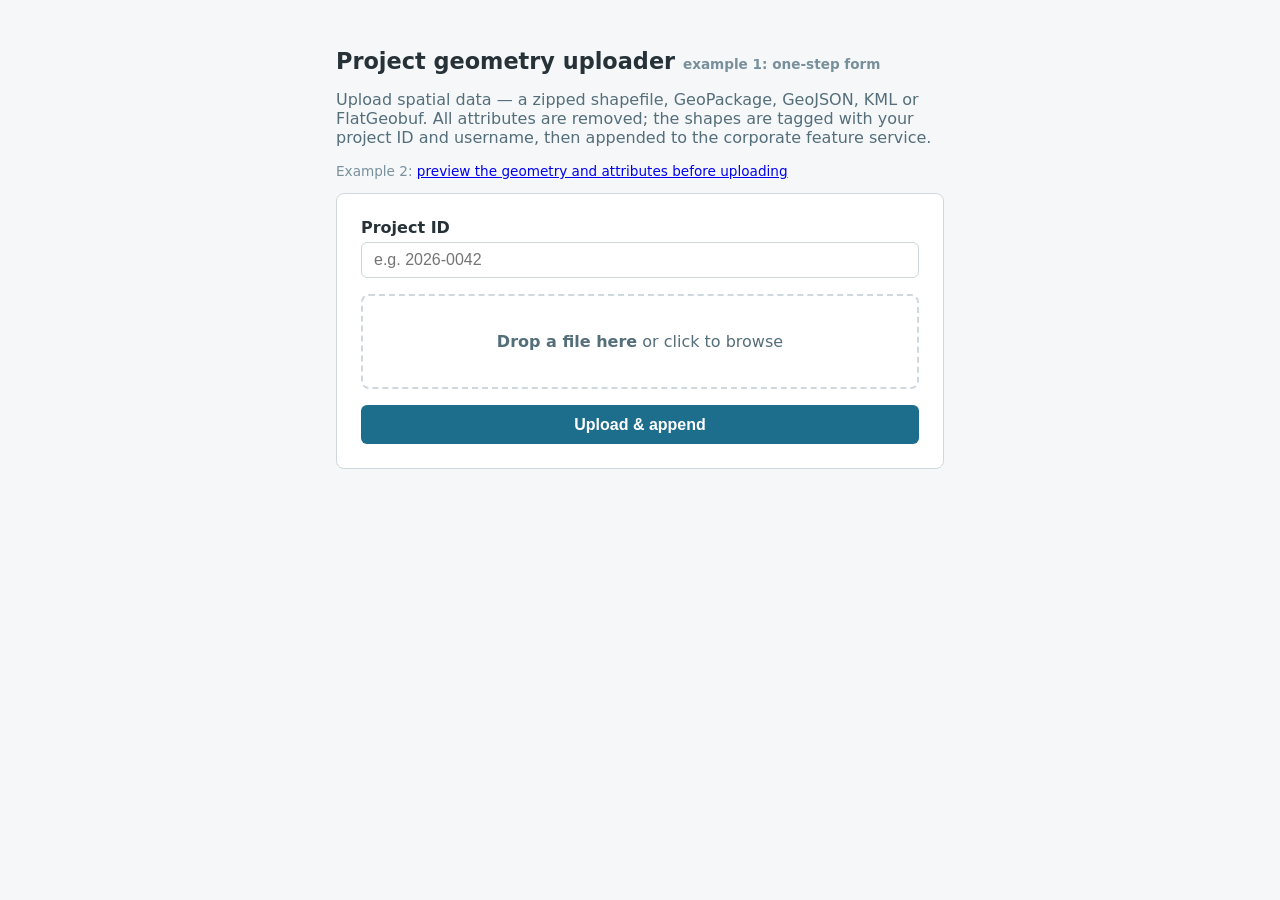
==== static/index.html @ a185ab1e "works well enough, create a repo ...before something goes sideways and we can't back up" ====
<!doctype html>
<!--
  Reference client for the arcgis-uploader service.

  This page is deliberately framework-free so it is easy to port to any
  stack (MudBlazor, Leaflet, React, plain Python, ...). To re-implement it
  you only need to reproduce ONE request:

      POST /api/upload
      Content-Type: multipart/form-data
      fields:  file        (the spatial file)
               project_id  (text)

  and render the JSON response documented in README.md. Everything else on
  this page is presentation.
-->
<html lang="en">
    <head>
        <meta charset="utf-8" />
        <meta name="viewport" content="width=device-width, initial-scale=1" />
        <title>Project geometry uploader</title>
        <style>
            :root {
                --accent: #1c6e8c;
                --border: #cfd8dc;
                --ok-bg: #e8f5e9;
                --ok-edge: #2e7d32;
                --err-bg: #fdecea;
                --err-edge: #c62828;
            }
            * {
                box-sizing: border-box;
            }
            body {
                margin: 0;
                font-family: system-ui, "Segoe UI", sans-serif;
                color: #263238;
                background: #f5f7f8;
            }
            main {
                max-width: 40rem;
                margin: 3rem auto;
                padding: 0 1rem;
            }
            h1 {
                font-size: 1.4rem;
            }
            .lede {
                color: #546e7a;
            }
            form {
                background: #fff;
                border: 1px solid var(--border);
                border-radius: 8px;
                padding: 1.5rem;
                display: grid;
                gap: 1rem;
            }
            label {
                font-weight: 600;
            }
            input[type="text"] {
                font-size: 1rem;
                padding: 0.5rem 0.75rem;
                border: 1px solid var(--border);
                border-radius: 6px;
            }
            #drop-zone {
                border: 2px dashed var(--border);
                border-radius: 8px;
                padding: 2rem 1rem;
                text-align: center;
                cursor: pointer;
                color: #546e7a;
            }
            #drop-zone.dragover {
                border-color: var(--accent);
                background: #e3f2f7;
            }
            #drop-zone p {
                margin: 0.25rem 0;
            }
            .hint {
                font-size: 0.85rem;
                color: #78909c;
            }
            button {
                font-size: 1rem;
                font-weight: 600;
                color: #fff;
                background: var(--accent);
                border: 0;
                border-radius: 6px;
                padding: 0.65rem;
                cursor: pointer;
            }
            button:disabled {
                opacity: 0.6;
                cursor: wait;
            }
            #result {
                margin-top: 1.5rem;
                padding: 1rem 1.25rem;
                border-radius: 8px;
                border-left: 4px solid;
            }
            #result.ok {
                background: var(--ok-bg);
                border-color: var(--ok-edge);
            }
            #result.err {
                background: var(--err-bg);
                border-color: var(--err-edge);
            }
            #result ul {
                margin: 0.5rem 0 0;
                padding-left: 1.25rem;
            }
            .banner {
                background: #fff8e1;
                border: 1px solid #f9a825;
                border-radius: 6px;
                padding: 0.5rem 0.75rem;
                font-size: 0.9rem;
            }
        </style>
    </head>
    <body>
        <main>
            <h1>
                Project geometry uploader
                <span class="hint">example 1: one-step form</span>
            </h1>
            <p class="lede">
                Upload spatial data — a zipped shapefile, GeoPackage, GeoJSON,
                KML or FlatGeobuf. All attributes are removed; the shapes are
                tagged with your project ID and username, then appended to the
                corporate feature service.
            </p>
            <p class="hint">
                Example 2:
                <a href="preview"
                    >preview the geometry and attributes before uploading</a
                >
            </p>

            <div id="dry-run-banner" class="banner" hidden>
                Dry-run mode: the pipeline runs but nothing is written to
                ArcGIS.
            </div>

            <form id="upload-form">
                <div style="display: grid; gap: 0.35rem">
                    <label for="project-id">Project ID</label>
                    <input
                        type="text"
                        id="project-id"
                        name="project_id"
                        required
                        placeholder="e.g. 2026-0042"
                        autocomplete="off"
                    />
                </div>

                <div
                    id="drop-zone"
                    tabindex="0"
                    role="button"
                    aria-label="Choose a file or drop one here"
                >
                    <p><strong>Drop a file here</strong> or click to browse</p>
                    <p id="accepted" class="hint"></p>
                    <p id="file-name" class="hint"></p>
                </div>
                <input type="file" id="file-input" hidden />

                <button type="submit" id="submit-btn">
                    Upload &amp; append
                </button>
            </form>

            <section id="result" hidden></section>
        </main>

        <script>
            const $ = (id) => document.getElementById(id);
            const dropZone = $("drop-zone"),
                fileInput = $("file-input");
            let pickedFile = null;

            // Ask the server what it accepts, so the form never disagrees with it.
            fetch("api/info")
                .then((r) => r.json())
                .then((info) => {
                    $("accepted").textContent =
                        "Accepted: " + info.accepted_extensions.join(", ");
                    fileInput.accept = info.accepted_extensions.join(",");
                    $("project-id").pattern = info.project_id_pattern.replace(
                        /^\^|\$$/g,
                        "",
                    );
                    $("dry-run-banner").hidden = !info.dry_run;
                });

            function setFile(file) {
                pickedFile = file;
                $("file-name").textContent = file
                    ? `${file.name} (${(file.size / 1048576).toFixed(1)} MB)`
                    : "";
            }

            dropZone.addEventListener("click", () => fileInput.click());
            dropZone.addEventListener("keydown", (e) => {
                if (e.key === "Enter" || e.key === " ") {
                    e.preventDefault();
                    fileInput.click();
                }
            });
            fileInput.addEventListener("change", () =>
                setFile(fileInput.files[0]),
            );

            ["dragover", "dragleave", "drop"].forEach((name) =>
                dropZone.addEventListener(name, (e) => {
                    e.preventDefault();
                    dropZone.classList.toggle("dragover", name === "dragover");
                }),
            );
            dropZone.addEventListener("drop", (e) =>
                setFile(e.dataTransfer.files[0]),
            );

            $("upload-form").addEventListener("submit", async (e) => {
                e.preventDefault();
                if (!pickedFile)
                    return showResult(false, "Choose a file to upload first.");

                const body = new FormData();
                body.append("file", pickedFile);
                body.append("project_id", $("project-id").value.trim());

                const btn = $("submit-btn");
                btn.disabled = true;
                btn.textContent = "Uploading…";
                try {
                    const response = await fetch("api/upload", {
                        method: "POST",
                        body,
                    });
                    const data = await response.json();
                    if (!response.ok)
                        return showResult(
                            false,
                            data.detail || "Upload failed.",
                        );
                    showSummary(data);
                } catch (err) {
                    showResult(
                        false,
                        "Could not reach the server: " + err.message,
                    );
                } finally {
                    btn.disabled = false;
                    btn.textContent = "Upload & append";
                }
            });

            function showSummary(data) {
                const lines = Object.entries(data.features_appended).map(
                    ([type, n]) =>
                        `${n} ${type} feature(s)` +
                        (data.dry_run
                            ? " (dry run — not written)"
                            : " appended"),
                );
                for (const [type, n] of Object.entries(
                    data.features_skipped_no_target_layer,
                ))
                    lines.push(
                        `${n} ${type} feature(s) skipped — no target layer for this type`,
                    );
                if (data.features_skipped_invalid)
                    lines.push(
                        `${data.features_skipped_invalid} empty/unsupported geometries skipped`,
                    );
                showResult(
                    true,
                    `Done — project ID <strong>${escapeHtml(data.project_id)}</strong>, ` +
                        `recorded as <strong>${escapeHtml(data.uploaded_by)}</strong>:` +
                        "<ul>" +
                        lines.map((l) => `<li>${l}</li>`).join("") +
                        "</ul>",
                );
            }

            function showResult(ok, html) {
                const box = $("result");
                box.hidden = false;
                box.className = ok ? "ok" : "err";
                box.innerHTML = html;
            }

            function escapeHtml(s) {
                return s.replace(/[&<>"']/g, (c) => `&#${c.charCodeAt(0)};`);
            }
        </script>
    </body>
</html>
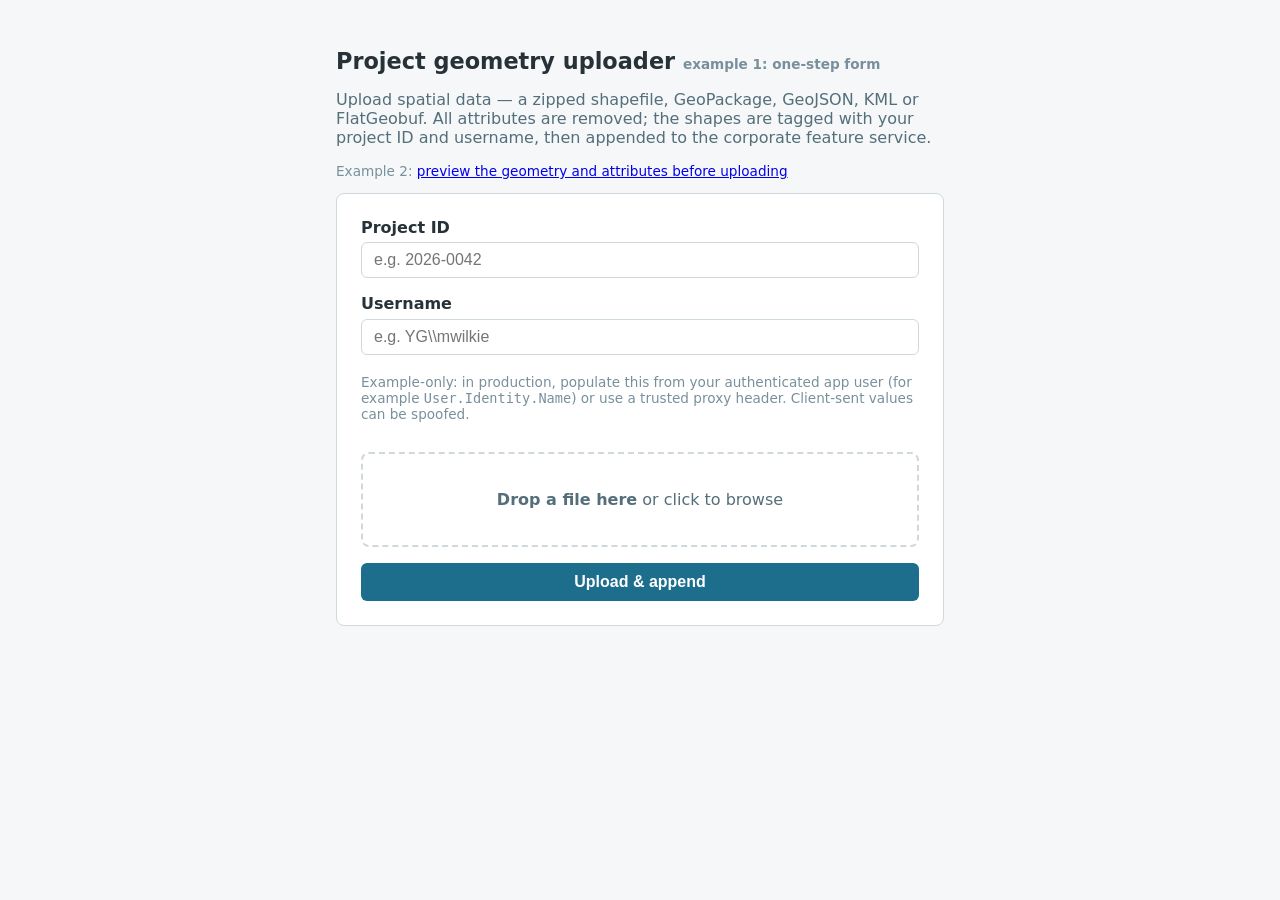
==== commit 6b299ba8: "Add username form attribution _codex-unknown-model- on behalf of Matt Wilkie_" ====
--- a/static/index.html
+++ b/static/index.html
@@ -10,6 +10,7 @@
       Content-Type: multipart/form-data
       fields:  file        (the spatial file)
                project_id  (text)
+               username    (text; normally filled by the host app)
 
   and render the JSON response documented in README.md. Everything else on
   this page is presentation.
@@ -162,6 +163,24 @@
                     />
                 </div>
 
+                <div style="display: grid; gap: 0.35rem">
+                    <label for="username">Username</label>
+                    <input
+                        type="text"
+                        id="username"
+                        name="username"
+                        required
+                        placeholder="e.g. YG\\mwilkie"
+                        autocomplete="username"
+                    />
+                    <p class="hint">
+                        Example-only: in production, populate this from your
+                        authenticated app user (for example
+                        <code>User.Identity.Name</code>) or use a trusted proxy
+                        header. Client-sent values can be spoofed.
+                    </p>
+                </div>
+
                 <div
                     id="drop-zone"
                     tabindex="0"
@@ -238,6 +257,7 @@
                 const body = new FormData();
                 body.append("file", pickedFile);
                 body.append("project_id", $("project-id").value.trim());
+                body.append("username", $("username").value.trim());
 
                 const btn = $("submit-btn");
                 btn.disabled = true;
@@ -286,7 +306,7 @@
                 showResult(
                     true,
                     `Done — project ID <strong>${escapeHtml(data.project_id)}</strong>, ` +
-                        `recorded as <strong>${escapeHtml(data.uploaded_by)}</strong>:` +
+                        `recorded as <strong>${escapeHtml(data.username_attribute_value || data.uploaded_by)}</strong>:` +
                         "<ul>" +
                         lines.map((l) => `<li>${l}</li>`).join("") +
                         "</ul>",
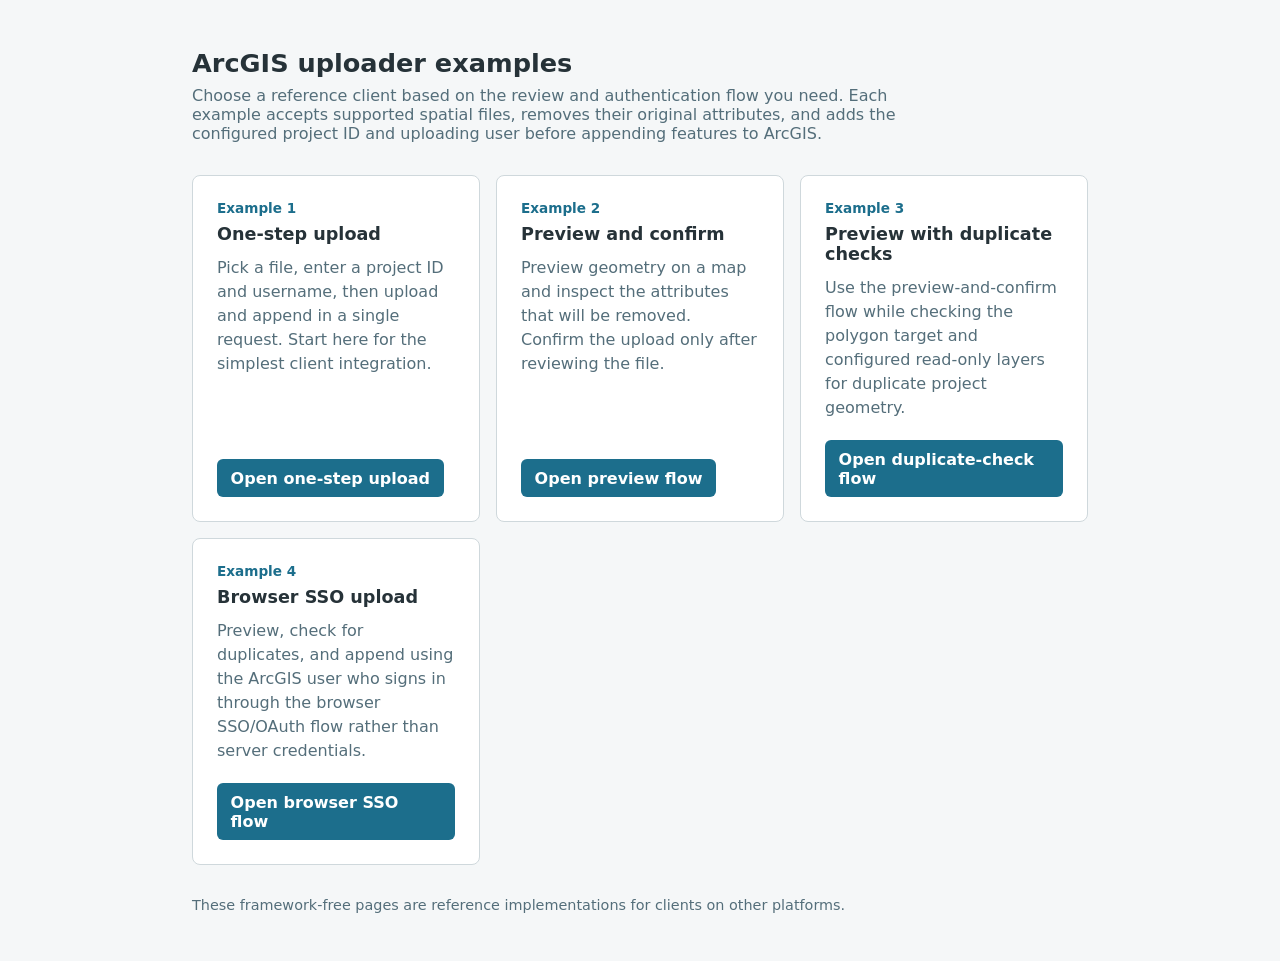
==== commit 6fc5713b: "Add example hub and safe debug settings _codex-unknown-model- on behalf of Matt Wilkie_" ====
--- a/static/index.html
+++ b/static/index.html
@@ -1,328 +1,140 @@
 <!doctype html>
-<!--
-  Reference client for the arcgis-uploader service.
+<html lang="en">
+<head>
+  <meta charset="utf-8">
+  <meta name="viewport" content="width=device-width, initial-scale=1">
+  <title>ArcGIS uploader examples</title>
+  <style>
+    :root {
+      --accent: #1c6e8c;
+      --accent-bg: #e3f2f7;
+      --border: #cfd8dc;
+      --text: #263238;
+      --muted: #546e7a;
+    }
+    * { box-sizing: border-box; }
+    body {
+      margin: 0;
+      font-family: system-ui, "Segoe UI", sans-serif;
+      color: var(--text);
+      background: #f5f7f8;
+    }
+    main {
+      max-width: 58rem;
+      margin: 3rem auto;
+      padding: 0 1rem;
+    }
+    h1 { margin-bottom: .5rem; font-size: 1.6rem; }
+    .lede {
+      max-width: 46rem;
+      margin-top: 0;
+      color: var(--muted);
+    }
+    .examples {
+      display: grid;
+      grid-template-columns: repeat(auto-fit, minmax(16rem, 1fr));
+      gap: 1rem;
+      margin-top: 2rem;
+    }
+    .card {
+      display: flex;
+      flex-direction: column;
+      padding: 1.5rem;
+      background: #fff;
+      border: 1px solid var(--border);
+      border-radius: 8px;
+    }
+    .card h2 { margin: 0; font-size: 1.1rem; }
+    .card p {
+      flex: 1;
+      margin: .75rem 0 1.25rem;
+      color: var(--muted);
+      line-height: 1.5;
+    }
+    .card a {
+      align-self: flex-start;
+      padding: .6rem .85rem;
+      color: #fff;
+      background: var(--accent);
+      border-radius: 6px;
+      font-weight: 600;
+      text-decoration: none;
+    }
+    .card a:hover { filter: brightness(.9); }
+    .card a:focus-visible {
+      outline: 3px solid var(--accent-bg);
+      outline-offset: 3px;
+    }
+    .step {
+      display: inline-block;
+      margin-bottom: .5rem;
+      color: var(--accent);
+      font-size: .85rem;
+      font-weight: 600;
+    }
+    footer {
+      margin-top: 2rem;
+      color: var(--muted);
+      font-size: .9rem;
+    }
+  </style>
+</head>
+<body>
+<main>
+  <h1>ArcGIS uploader examples</h1>
+  <p class="lede">
+    Choose a reference client based on the review and authentication flow you
+    need. Each example accepts supported spatial files, removes their original
+    attributes, and adds the configured project ID and uploading user before
+    appending features to ArcGIS.
+  </p>
 
-  This page is deliberately framework-free so it is easy to port to any
-  stack (MudBlazor, Leaflet, React, plain Python, ...). To re-implement it
-  you only need to reproduce ONE request:
+  <section class="examples" aria-label="Example clients">
+    <article class="card">
+      <span class="step">Example 1</span>
+      <h2>One-step upload</h2>
+      <p>
+        Pick a file, enter a project ID and username, then upload and append in
+        a single request. Start here for the simplest client integration.
+      </p>
+      <a href="example1">Open one-step upload</a>
+    </article>
 
-      POST /api/upload
-      Content-Type: multipart/form-data
-      fields:  file        (the spatial file)
-               project_id  (text)
-               username    (text; normally filled by the host app)
+    <article class="card">
+      <span class="step">Example 2</span>
+      <h2>Preview and confirm</h2>
+      <p>
+        Preview geometry on a map and inspect the attributes that will be
+        removed. Confirm the upload only after reviewing the file.
+      </p>
+      <a href="example2">Open preview flow</a>
+    </article>
 
-  and render the JSON response documented in README.md. Everything else on
-  this page is presentation.
--->
-<html lang="en">
-    <head>
-        <meta charset="utf-8" />
-        <meta name="viewport" content="width=device-width, initial-scale=1" />
-        <title>Project geometry uploader</title>
-        <style>
-            :root {
-                --accent: #1c6e8c;
-                --border: #cfd8dc;
-                --ok-bg: #e8f5e9;
-                --ok-edge: #2e7d32;
-                --err-bg: #fdecea;
-                --err-edge: #c62828;
-            }
-            * {
-                box-sizing: border-box;
-            }
-            body {
-                margin: 0;
-                font-family: system-ui, "Segoe UI", sans-serif;
-                color: #263238;
-                background: #f5f7f8;
-            }
-            main {
-                max-width: 40rem;
-                margin: 3rem auto;
-                padding: 0 1rem;
-            }
-            h1 {
-                font-size: 1.4rem;
-            }
-            .lede {
-                color: #546e7a;
-            }
-            form {
-                background: #fff;
-                border: 1px solid var(--border);
-                border-radius: 8px;
-                padding: 1.5rem;
-                display: grid;
-                gap: 1rem;
-            }
-            label {
-                font-weight: 600;
-            }
-            input[type="text"] {
-                font-size: 1rem;
-                padding: 0.5rem 0.75rem;
-                border: 1px solid var(--border);
-                border-radius: 6px;
-            }
-            #drop-zone {
-                border: 2px dashed var(--border);
-                border-radius: 8px;
-                padding: 2rem 1rem;
-                text-align: center;
-                cursor: pointer;
-                color: #546e7a;
-            }
-            #drop-zone.dragover {
-                border-color: var(--accent);
-                background: #e3f2f7;
-            }
-            #drop-zone p {
-                margin: 0.25rem 0;
-            }
-            .hint {
-                font-size: 0.85rem;
-                color: #78909c;
-            }
-            button {
-                font-size: 1rem;
-                font-weight: 600;
-                color: #fff;
-                background: var(--accent);
-                border: 0;
-                border-radius: 6px;
-                padding: 0.65rem;
-                cursor: pointer;
-            }
-            button:disabled {
-                opacity: 0.6;
-                cursor: wait;
-            }
-            #result {
-                margin-top: 1.5rem;
-                padding: 1rem 1.25rem;
-                border-radius: 8px;
-                border-left: 4px solid;
-            }
-            #result.ok {
-                background: var(--ok-bg);
-                border-color: var(--ok-edge);
-            }
-            #result.err {
-                background: var(--err-bg);
-                border-color: var(--err-edge);
-            }
-            #result ul {
-                margin: 0.5rem 0 0;
-                padding-left: 1.25rem;
-            }
-            .banner {
-                background: #fff8e1;
-                border: 1px solid #f9a825;
-                border-radius: 6px;
-                padding: 0.5rem 0.75rem;
-                font-size: 0.9rem;
-            }
-        </style>
-    </head>
-    <body>
-        <main>
-            <h1>
-                Project geometry uploader
-                <span class="hint">example 1: one-step form</span>
-            </h1>
-            <p class="lede">
-                Upload spatial data — a zipped shapefile, GeoPackage, GeoJSON,
-                KML or FlatGeobuf. All attributes are removed; the shapes are
-                tagged with your project ID and username, then appended to the
-                corporate feature service.
-            </p>
-            <p class="hint">
-                Example 2:
-                <a href="preview"
-                    >preview the geometry and attributes before uploading</a
-                >
-            </p>
+    <article class="card">
+      <span class="step">Example 3</span>
+      <h2>Preview with duplicate checks</h2>
+      <p>
+        Use the preview-and-confirm flow while checking the polygon target and
+        configured read-only layers for duplicate project geometry.
+      </p>
+      <a href="example3">Open duplicate-check flow</a>
+    </article>
 
-            <div id="dry-run-banner" class="banner" hidden>
-                Dry-run mode: the pipeline runs but nothing is written to
-                ArcGIS.
-            </div>
+    <article class="card">
+      <span class="step">Example 4</span>
+      <h2>Browser SSO upload</h2>
+      <p>
+        Preview, check for duplicates, and append using the ArcGIS user who
+        signs in through the browser SSO/OAuth flow rather than server credentials.
+      </p>
+      <a href="example4">Open browser SSO flow</a>
+    </article>
+  </section>
 
-            <form id="upload-form">
-                <div style="display: grid; gap: 0.35rem">
-                    <label for="project-id">Project ID</label>
-                    <input
-                        type="text"
-                        id="project-id"
-                        name="project_id"
-                        required
-                        placeholder="e.g. 2026-0042"
-                        autocomplete="off"
-                    />
-                </div>
-
-                <div style="display: grid; gap: 0.35rem">
-                    <label for="username">Username</label>
-                    <input
-                        type="text"
-                        id="username"
-                        name="username"
-                        required
-                        placeholder="e.g. YG\\mwilkie"
-                        autocomplete="username"
-                    />
-                    <p class="hint">
-                        Example-only: in production, populate this from your
-                        authenticated app user (for example
-                        <code>User.Identity.Name</code>) or use a trusted proxy
-                        header. Client-sent values can be spoofed.
-                    </p>
-                </div>
-
-                <div
-                    id="drop-zone"
-                    tabindex="0"
-                    role="button"
-                    aria-label="Choose a file or drop one here"
-                >
-                    <p><strong>Drop a file here</strong> or click to browse</p>
-                    <p id="accepted" class="hint"></p>
-                    <p id="file-name" class="hint"></p>
-                </div>
-                <input type="file" id="file-input" hidden />
-
-                <button type="submit" id="submit-btn">
-                    Upload &amp; append
-                </button>
-            </form>
-
-            <section id="result" hidden></section>
-        </main>
-
-        <script>
-            const $ = (id) => document.getElementById(id);
-            const dropZone = $("drop-zone"),
-                fileInput = $("file-input");
-            let pickedFile = null;
-
-            // Ask the server what it accepts, so the form never disagrees with it.
-            fetch("api/info")
-                .then((r) => r.json())
-                .then((info) => {
-                    $("accepted").textContent =
-                        "Accepted: " + info.accepted_extensions.join(", ");
-                    fileInput.accept = info.accepted_extensions.join(",");
-                    $("project-id").pattern = info.project_id_pattern.replace(
-                        /^\^|\$$/g,
-                        "",
-                    );
-                    $("dry-run-banner").hidden = !info.dry_run;
-                });
-
-            function setFile(file) {
-                pickedFile = file;
-                $("file-name").textContent = file
-                    ? `${file.name} (${(file.size / 1048576).toFixed(1)} MB)`
-                    : "";
-            }
-
-            dropZone.addEventListener("click", () => fileInput.click());
-            dropZone.addEventListener("keydown", (e) => {
-                if (e.key === "Enter" || e.key === " ") {
-                    e.preventDefault();
-                    fileInput.click();
-                }
-            });
-            fileInput.addEventListener("change", () =>
-                setFile(fileInput.files[0]),
-            );
-
-            ["dragover", "dragleave", "drop"].forEach((name) =>
-                dropZone.addEventListener(name, (e) => {
-                    e.preventDefault();
-                    dropZone.classList.toggle("dragover", name === "dragover");
-                }),
-            );
-            dropZone.addEventListener("drop", (e) =>
-                setFile(e.dataTransfer.files[0]),
-            );
-
-            $("upload-form").addEventListener("submit", async (e) => {
-                e.preventDefault();
-                if (!pickedFile)
-                    return showResult(false, "Choose a file to upload first.");
-
-                const body = new FormData();
-                body.append("file", pickedFile);
-                body.append("project_id", $("project-id").value.trim());
-                body.append("username", $("username").value.trim());
-
-                const btn = $("submit-btn");
-                btn.disabled = true;
-                btn.textContent = "Uploading…";
-                try {
-                    const response = await fetch("api/upload", {
-                        method: "POST",
-                        body,
-                    });
-                    const data = await response.json();
-                    if (!response.ok)
-                        return showResult(
-                            false,
-                            data.detail || "Upload failed.",
-                        );
-                    showSummary(data);
-                } catch (err) {
-                    showResult(
-                        false,
-                        "Could not reach the server: " + err.message,
-                    );
-                } finally {
-                    btn.disabled = false;
-                    btn.textContent = "Upload & append";
-                }
-            });
-
-            function showSummary(data) {
-                const lines = Object.entries(data.features_appended).map(
-                    ([type, n]) =>
-                        `${n} ${type} feature(s)` +
-                        (data.dry_run
-                            ? " (dry run — not written)"
-                            : " appended"),
-                );
-                for (const [type, n] of Object.entries(
-                    data.features_skipped_no_target_layer,
-                ))
-                    lines.push(
-                        `${n} ${type} feature(s) skipped — no target layer for this type`,
-                    );
-                if (data.features_skipped_invalid)
-                    lines.push(
-                        `${data.features_skipped_invalid} empty/unsupported geometries skipped`,
-                    );
-                showResult(
-                    true,
-                    `Done — project ID <strong>${escapeHtml(data.project_id)}</strong>, ` +
-                        `recorded as <strong>${escapeHtml(data.username_attribute_value || data.uploaded_by)}</strong>:` +
-                        "<ul>" +
-                        lines.map((l) => `<li>${l}</li>`).join("") +
-                        "</ul>",
-                );
-            }
-
-            function showResult(ok, html) {
-                const box = $("result");
-                box.hidden = false;
-                box.className = ok ? "ok" : "err";
-                box.innerHTML = html;
-            }
-
-            function escapeHtml(s) {
-                return s.replace(/[&<>"']/g, (c) => `&#${c.charCodeAt(0)};`);
-            }
-        </script>
-    </body>
+  <footer>
+    These framework-free pages are reference implementations for clients on
+    other platforms.
+  </footer>
+</main>
+</body>
 </html>
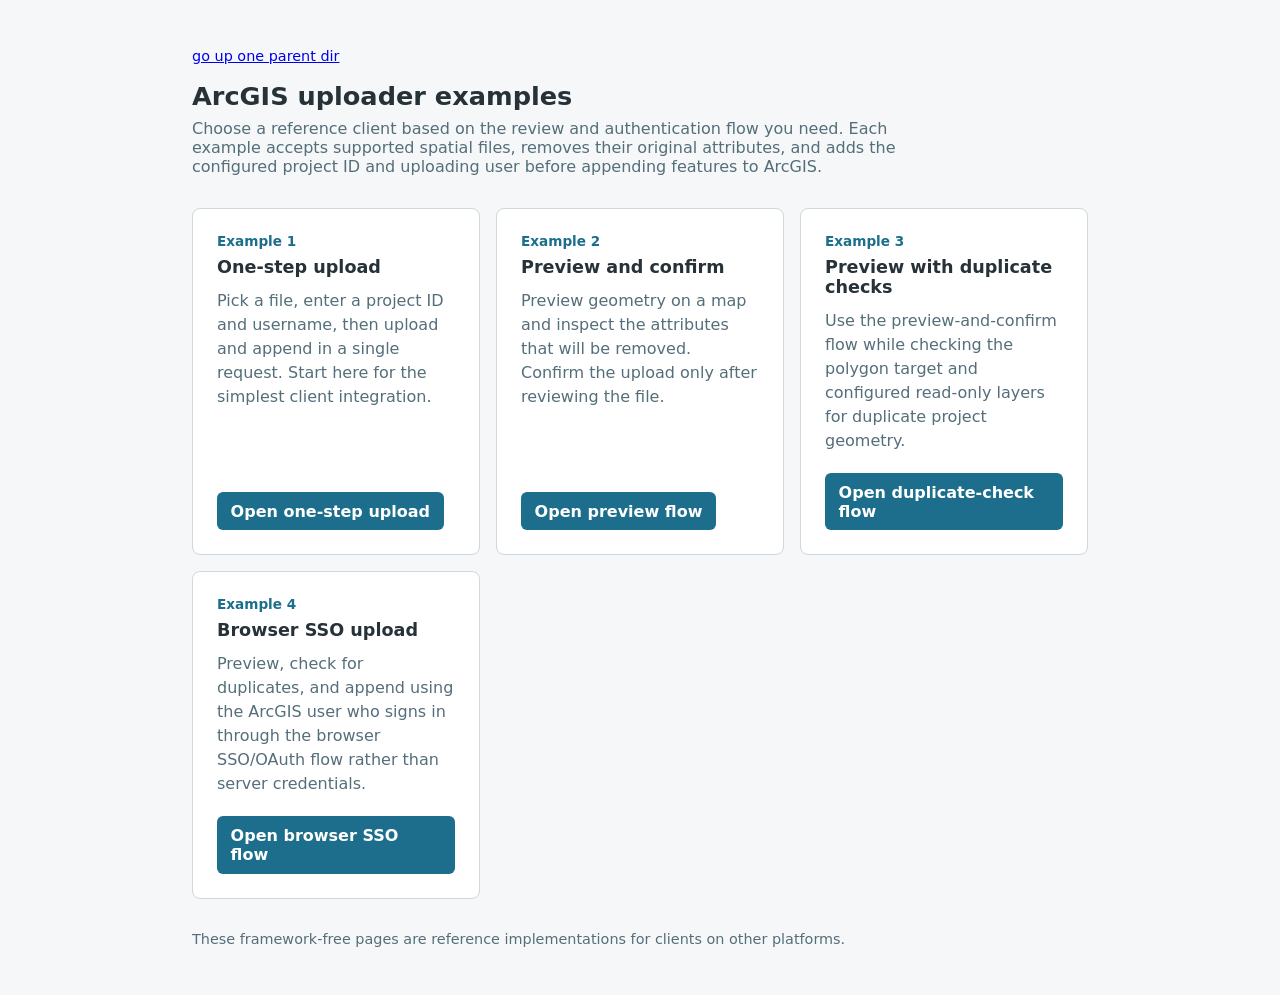
==== commit 2475b5de: "Link upload results and add parent navigation _codex-unknown-model- on behalf of Matt Wilkie_" ====
--- a/static/index.html
+++ b/static/index.html
@@ -25,6 +25,7 @@
       padding: 0 1rem;
     }
     h1 { margin-bottom: .5rem; font-size: 1.6rem; }
+    .parent-nav { margin-bottom: 1rem; font-size: .9rem; }
     .lede {
       max-width: 46rem;
       margin-top: 0;
@@ -81,6 +82,7 @@
 </head>
 <body>
 <main>
+  <nav class="parent-nav"><a href="../">go up one parent dir</a></nav>
   <h1>ArcGIS uploader examples</h1>
   <p class="lede">
     Choose a reference client based on the review and authentication flow you
